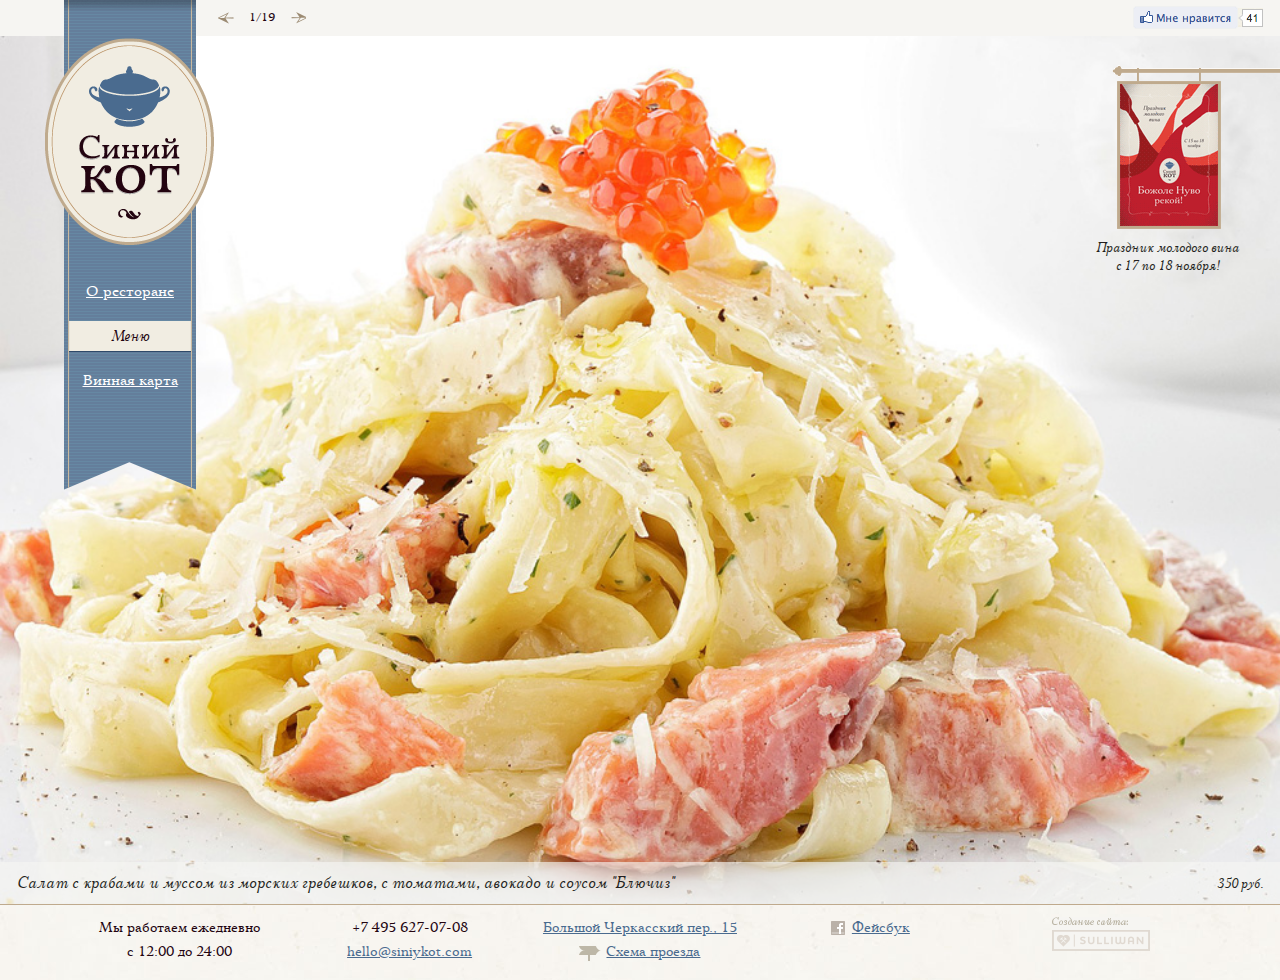
==== index.html @ 21ff3f3d "add home template" ====
<!DOCTYPE html>
<!--[if lt IE 7]>      <html class="no-js lt-ie9 lt-ie8 lt-ie7"> <![endif]-->
<!--[if IE 7]>         <html class="no-js lt-ie9 lt-ie8"> <![endif]-->
<!--[if IE 8]>         <html class="no-js lt-ie9"> <![endif]-->
<!--[if gt IE 8]><!--> <html class="no-js"> <!--<![endif]-->
<head>
	<meta charset="utf-8">
	<meta http-equiv="X-UA-Compatible" content="IE=edge,chrome=1">
	<title>Blue Cat.Home</title>
	<meta name="description" content="">
	<link rel="stylesheet" href="css/normalize.css">
	<link rel="stylesheet" href="css/css.css">
	<link rel="stylesheet" href="css/fonts.css">
	<link rel="stylesheet" href="css/ui.css">
</head>
<body>
	<div class="header">
		<div class="header__content">
			<div class="ui-aside-nav">
				<div class="ui-aside-nav__shadow"></div>
				<a href="#" class="ui-full-logo ir">Синий Кот</a>
				<ul class="ui-aside-nav__menu">
					<li><a href="#">О ресторане</a></li>
					<li class="active"><span>Меню</span></li>
					<li><a href="#">Винная карта</a></li>
				</ul>
				<div class="ui-aside-nav__bottom-bg"></div>
			</div>
			<div class="ui-lister">
				<a href="#" class="ui-sl-arrow"></a>
				<a href="#" class="ui-sr-arrow"></a>
				<span class="ui-lister__count">1/19</span>
			</div>
			<div class="header__i-like">
				<img src="i/tmp/tmp-i-like.png" alt="">
			</div>
		</div>
	</div>
	<div class="container-slider">
		<div class="container-slider__img-container">
			<img class="container-slider__img-slider" src="i/img-slider.jpg" alt="">
			<div class="ui-caption-img">
				<p class="ui-caption-img__title">
					Салат с крабами и муссом из морских гребешков, с томатами, авокадо и соусом "Блючиз"
				</p>
				<p class="ui-caption-img__cost">350 руб.</p>
			</div>
		</div>
		<div class="banner">
			<div class="ui-banner-flag">
				<a href="#"><img src="i/tmp/banner-img.png" alt=""></a>
			</div>
			<p class="banner__desc">
				Праздник молодого вина
				с 17 по 18 ноября!
			</p>
		</div>
	</div>
	<div class="footer footer_col5">
		<div class="footer__content">
			<div class="footer__col footer__col_col-1">
				Мы работаем ежедневно <br>
				с 12:00 до 24:00
			</div>
			<div class="footer__col footer__col_col-2">
				+7 495 627-07-08
				<a href="mailto:hello@siniykot.com">hello@siniykot.com</a>
			</div>
			<div class="footer__col footer__col_col-3">
				<a href="#">Большой Черкасский пер., 15</a><br>
				<a class="ui-ico-map" href="#">Cхема проезда</a>
			</div>
			<div class="footer__col footer__col_col-4">
				<a class="ui-ico-facebook" href="#">Фейсбук</a><br>
			</div>
			<div class="footer__col footer__col_col-5">
				<a href="#"><img src="i/creator.png" alt=""></a>
			</div>
		</div>
	</div>
</body>
</html>
---- css/css.css ----
body {
	background: #f6f5f2 url("../i/dirt.jpg");
	color: #230410;
	font-size: 16px;
	min-width: 980px;
	}

a {
	color: #4a6b8f;
	}

h1 {
	font-size: 32px;
	font-weight: normal;
	margin: 10px 0 20px 0;
	}

.global-container {
	margin: 0 5%;
	padding: 0 0 84px 0;
	}

.sidebar {
	float: left;
	width: 20%;
	}

	.sidebar .ui-aside-nav {
		margin-bottom: 28px;
		}

	.sidebar .ui-full-logo {
		margin-top: 20px;
		}

	.sidebar__address {
		width: 132px;
		padding: 20px 0 0 0;
		font-size: 12px;
		text-align: center;
		}

		.sidebar__address p {
			margin-bottom: 5px;
			}

	.sidebar__street {
		font-family: bingleyitalic;
		font-size: 14px;
		}

	.sidebar__phone {
		margin-top: 15px;
		}

	.sidebar__location-map-link {
		color: #a29675;
		font-family: bingleyitalic;
		font-size: 14px;
		}

.content-layout {
	padding: 17px 0 0 0;
	margin-left: 20%;
	}

.content {
	margin: 0 0 0 0;
	}

	.content__big-image {
		border: solid 3px #bfaa8d;
		width: 100%;
		}

.content__aside {
	float: left;
	width: 177px;
	margin-top: 21px;
	text-align: center;
	}

	.content__aside .ui-scroll {
		margin: 50px 0 0 0;
		}

.content__text {
	margin: 20px 0 0 210px;
	}


	.content__text .ui-notice {
		text-align: right;
		margin: 5px 5px 0 0;
		}

	.content__text_fullsize {
		margin: 20px 0 0 0;
		}

.person__whois {
	margin: 10px 0 0 0;
	text-align: center;
	}

	.person__position {
		font-family: bingleyitalic;
		font-size: 16px;
		}

	.person__name {
		font-size: 18px;
		}

	.content__text_textpage p {
		margin-bottom: 25px;
		}


.footer {
	border-top: solid 1px #bfaa8d;
	padding: 12px 0 15px 0;
	font-size: 14px;
	}

	.footer__content {
		margin: 0 5%;
		min-width: 980px;
		overflow: hidden;
		}

	.footer_col3 .footer__col {
		float: left;
		width: 33%;
		}

	.footer_col5 .footer__col {
		width: 20%;
		float: left;
		text-align: center;
		line-height: 1.7;
		}

	.footer_col3 .footer__col_col-2 {
		text-align: center;
		}

	.footer_col3 .footer__col_col-3 {
		text-align: right;
		}


.menu-block {
	border-bottom: solid 2px #BFAA8D;
	padding-bottom: 1px;
	}

	.menu-wrap {
		padding-bottom: 8px;
		border-bottom: solid 1px #BFAA8D;
		}

.menu-list {
	text-align: justify;
	font-size: 0;
	}

	.menu-list li {
		font-size: 16px;
		display: inline-block;
		margin-right: 10px;
		margin-bottom: 10px;
		}

		.menu-list a {
			color: #231f20;
			}

.menu-items {
	margin: 31px 47px 0 20px;
	}

	.menu-items__item {
		float: left;
		width: 90%;
		}

		.menu-items li {
			overflow: hidden;
			margin-top: 48px;
			}

		.menu-items li:first-child {
			margin-top: 0;
			}

		.menu-items__title {
			color: #434242;
			margin-bottom: 3px;
			font-size: 16px;
			font-weight: normal;
			}

		.menu-items__description {
			font-family: bingleyitalic;
			color: #655641;
			font-size: 14px;
			}

	.menu-items__cost {
		width: 10%;
		float: right;
		text-align: right;
		color: #4a6b8f;
		}


.incut-content {
	border-bottom: solid 1px #bfaa8d;
	padding: 0 17px 18px 17px;
	}

.nothing-found-block {
	overflow: hidden;
	}

	.nothing-found-block__description {
		font: normal 25px bingleyitalic;
		color: #383530;
		padding-top: 15px;
		margin-left: 340px;
		}

		.nothing-found-block__description p {
			margin-bottom: 25px;
			}

	.nothing-found-block__headline {		
		text-align: center;
		width: 280px;
		float: left;
		margin-right: 60px;
		color: #3b3b3b;
		}

		.nothing-found-block__headline h2 {
			font: normal 182px bingleyitalic;
			margin: -35px 0 -40px 0;
			}


		.nothing-found-block__headline span {
			font-size: 21px;
			letter-spacing: 24px;
			margin-right: -24px;
			text-transform: uppercase;
			}

.nothing-found-footer {
	margin: 20px 0 0 0;
	padding: 10px 0;
	border-top: solid 1px #bfaa8d;
	border-bottom: solid 1px #bfaa8d;
	overflow: hidden;
	}

	.nothing-found-footer__email {
		float: left;
		}

	.nothing-found-footer__phone {
		float: right;
		}

.contacts-block {
	height: 326px;
	background: url(../i/map.png) 100% 0 no-repeat;
	padding: 40px 0 0 17px;
	margin-bottom: 13px;
	border-bottom: solid 1px #bfaa8d;
	font-size: 14px;

	}

	.contacts-block p {
		margin-bottom: 30px;
		}

.cat-path {
	margin-top: 70px;
	height: 76px;
	background: url(../i/cat-path.png) repeat-x;
	}


.header {
	background: #f6f5f2;
	}

	.header .ui-aside-nav {
		position: absolute; left: 0; z-index: 2;
		}

	.header .ui-lister {
		position: absolute; left: 154px; top: 12px;
		}

	.header__content {
		position: relative;
		margin: 0 17px 0 5%;
		min-width: 980px;
		height: 36px;
		}

	.header__i-like {
		margin-top: 6px;
		float: right;
		}

.container-slider {
	position: relative;
	}

	.container-slider__img-container {
		position: relative;
		}

		.container-slider__img-container .ui-caption-img {
			position: absolute; bottom: 0; width: 100%;
			}

	.container-slider .banner {
		position: absolute; top: 29px; right: 0;
		}

		.container-slider .banner__desc {
			margin: 10px 0 0 -20px;
			width: 150px;
			color: #231f20;
			font: 14px bingleyitalic;
			text-align: center;
			} 

	.container-slider__img-slider {
		width: 100%;
		height: auto;
		display: block;
		}

/*HELPERS*/
.ir {
		background-color: transparent;
		border: 0;
		overflow: hidden;
		/* IE 6/7 fallback */
		*text-indent: -9999px;
}

.ir:before {
		content: "";
		display: block;
		width: 0;
		height: 100%;
}

.hidden {
		display: none !important;
		visibility: hidden;
}

.invisible {
		visibility: hidden;
}

/*
 * Clearfix: contain floats
 *
 * For modern browsers
 * 1. The space content is one way to avoid an Opera bug when the
 *    `contenteditable` attribute is included anywhere else in the document.
 *    Otherwise it causes space to appear at the top and bottom of elements
 *    that receive the `clearfix` class.
 * 2. The use of `table` rather than `block` is only necessary if using
 *    `:before` to contain the top-margins of child elements.
 */

.clearfix:before,
.clearfix:after {
		content: " "; /* 1 */
		display: table; /* 2 */
}

.clearfix:after {
		clear: both;
}

/*
 * For IE 6/7 only
 * Include this rule to trigger hasLayout and contain floats.
 */

.clearfix {
		*zoom: 1;
}
---- css/fonts.css ----
@font-face {
    font-family: 'bingleyitalic';
    src: url('../fonts/bingley-italic-webfont.eot');
    src: url('../fonts/bingley-italic-webfont.eot?#iefix') format('embedded-opentype'),
         url('../fonts/bingley-italic-webfont.woff') format('woff'),
         url('../fonts/bingley-italic-webfont.ttf') format('truetype');
    font-weight: normal;
    font-style: normal;

}

@font-face {
    font-family: 'bingleyregular';
    src: url('../fonts/bingley-webfont.eot');
    src: url('../fonts/bingley-webfont.eot?#iefix') format('embedded-opentype'),
         url('../fonts/bingley-webfont.woff') format('woff'),
         url('../fonts/bingley-webfont.ttf') format('truetype');
    font-weight: normal;
    font-style: normal;

}
---- css/ui.css ----
.tmp-box {
	border: dashed 1px #eee;
	padding: 5px;
	margin: 5px;
	display: inline-block;
	vertical-align: top;
	}

.ui-aside-nav {
	position: relative;
	width: 132px;
	padding: 38px 0 52px 0;
	background: url(../i/aside-nav-bg.png) repeat-y 0 0;
	}

	.ui-aside-nav__shadow {
		position: absolute; top: 0; left: 0; 
		width: 100%; height: 17px;
		background: url('../i/ui-aside-nav__shadow.png') 0 0 no-repeat;
		}

	.ui-aside-nav__bottom-bg {
		position: absolute; bottom: -28px;
		width: 132px;height: 28px;
		background: url(../i/aside-nav-bg-bottom.png) no-repeat 0 0;
		}

	.ui-aside-nav__menu {
		margin: 32px 5px 0 5px;
		}

		.ui-aside-nav__menu li {
			margin: 0 0 15px 0;
			}

			.ui-aside-nav__menu li a,
			.ui-aside-nav__menu li span {
				display: block;
				text-align: center;
				color: #fff;
				padding: 5px 0;
				font-size: 15px;
				}

				.ui-aside-nav__menu li:hover {
					border-bottom: solid 1px #2e4969;
					margin-bottom: 14px;
					}

					.ui-aside-nav__menu li:hover a {
						background: #f1ede2;
						color: #647e9b;
						border-left: solid 1px #e6e4db;
						border-right: solid 1px #e6e4db;
						}

				.ui-aside-nav__menu .active {
					border-bottom: solid 1px #2e4969;
					margin-bottom: 14px;
					}

				.ui-aside-nav__menu .active span {
					border-left: solid 1px #e6e4db;
					border-right: solid 1px #e6e4db;
					background: #f1ede2;
					color: #230410;
					font-family: bingleyitalic;
					font-size: 16px;
					}

	.ui-aside-nav .ui-full-logo {
		margin: 0 0 0 -19px;
		}

.ui-full-logo {
	display: block;
	width: 169px; height: 207px;
	background: url(../i/full-logo.png) no-repeat 0 0;
	}

.ui-banner-flag {
	width: 168px; height: 164px;
	background: url(../i/flag-banner.png) 0 0 no-repeat;
	}

	.ui-banner-flag img {
		position: relative; left: 8px; top: 19px;
		}

.ui-lister {
	width: 88px;
	text-align: center;
	font-size: 12px;
	line-height: 12px;
	}

	.ui-lister .ui-sl-arrow {
		float: left;
		}

	.ui-lister .ui-sr-arrow {
		float: right;
		}

.ui-sl-arrow,
.ui-sr-arrow {
	display: inline-block;
	width: 16px; height: 12px;
	}

	.ui-sl-arrow {
		background: url(../i/ui-sl-arrow.png) 0 0 no-repeat;
		}
	
	.ui-sr-arrow {
		background: url(../i/ui-sr-arrow.png) 0 0 no-repeat;
		}

.ui-caption-img {
	-webkit-box-sizing: border-box;
	-moz-box-sizing: border-box;
	box-sizing: border-box;
	padding: 10px 17px;
	background: url(../i/overlay-caption-bg.png);
	overflow: hidden;
	font: 17px bingleyitalic;
	color: #231f20;
	}

	.ui-caption-img__title {
		float: left;
		width: 90%;
		}

	.ui-caption-img__cost {	
		float: right;
		width: 10%;
		padding-top: 5px;
		text-align: right;
		font-size: 14px;
		line-height: 1;
		}

.ui-ico-map {
	padding-left: 27px;
	background: url(../i/ui-ico-map.png) 0 3px no-repeat;
	}

	.ui-ico-map_top-centered {
		padding: 25px 0 0 0;
		display: inline-block;
		background: url(../i/ui-ico-map.png) 50% 0 no-repeat;
		}

.ui-ico-facebook {
	padding-left: 21px;
	background: url(../i/ui-ico-facebook.png) 0 2px no-repeat;
	}

.ui-elem-menu {
	position: relative;
	display: inline-block;
	height: 38px;
	line-height: 38px;
	background: url(../i/menu-li-bg.png) 100% 0 no-repeat;	
	}

	.ui-elem-menu span {
		position: relative; left: -10px;
		background: url(../i/menu-li-bg.png) 0 0 no-repeat;
		color: #4a6b8f;
		font-family: bingleyitalic;
		font-size: 16px;
		padding: 0 6px 0 16px;
		display: inline-block;
		}


.ui-scroll {
	position: relative;
	display: inline-block;
	overflow: hidden;
	width: 91px; height: 70px;
	background: url('../i/ui-scroll.png') 0 0 no-repeat;
	text-align: center;
	}

	.ui-scroll a {
		position: relative; top: 17px;
		display: inline-block;
		color: #5b5b5b;
		text-decoration: none;
		font-size: 14px;
		line-height: 1.2;
		}

		.ui-scroll a span {
			border-bottom: dashed 1px #5b5b5b;
			}

.ui-photo {
	display: inline-block;
	text-align: left;
	background: url(../i/ui-photo.png) 0 0 no-repeat;
	width: 131px; height: 204px;
	}

	.ui-photo img {
		position: relative; top: 29px; left: 3px;
		}

.ui-bordered-headline {
	padding-top: 1px;
	border-top: solid 2px #bfaa8d;
	border-bottom: solid 1px #bfaa8d;
	font-size: 32px;
	}

	.ui-bordered-headline span {
		display: block;
		border-top: solid 1px #bfaa8d;
		padding: 15px 17px;
		}

	.ui-bordered-headline_menu {
		text-transform: uppercase;
		letter-spacing: 16px;
		text-align: center;
		font-size: 25px;
		}

.ui-notice {
	font-size: 11px;
	color: #b1b1b1;
	}
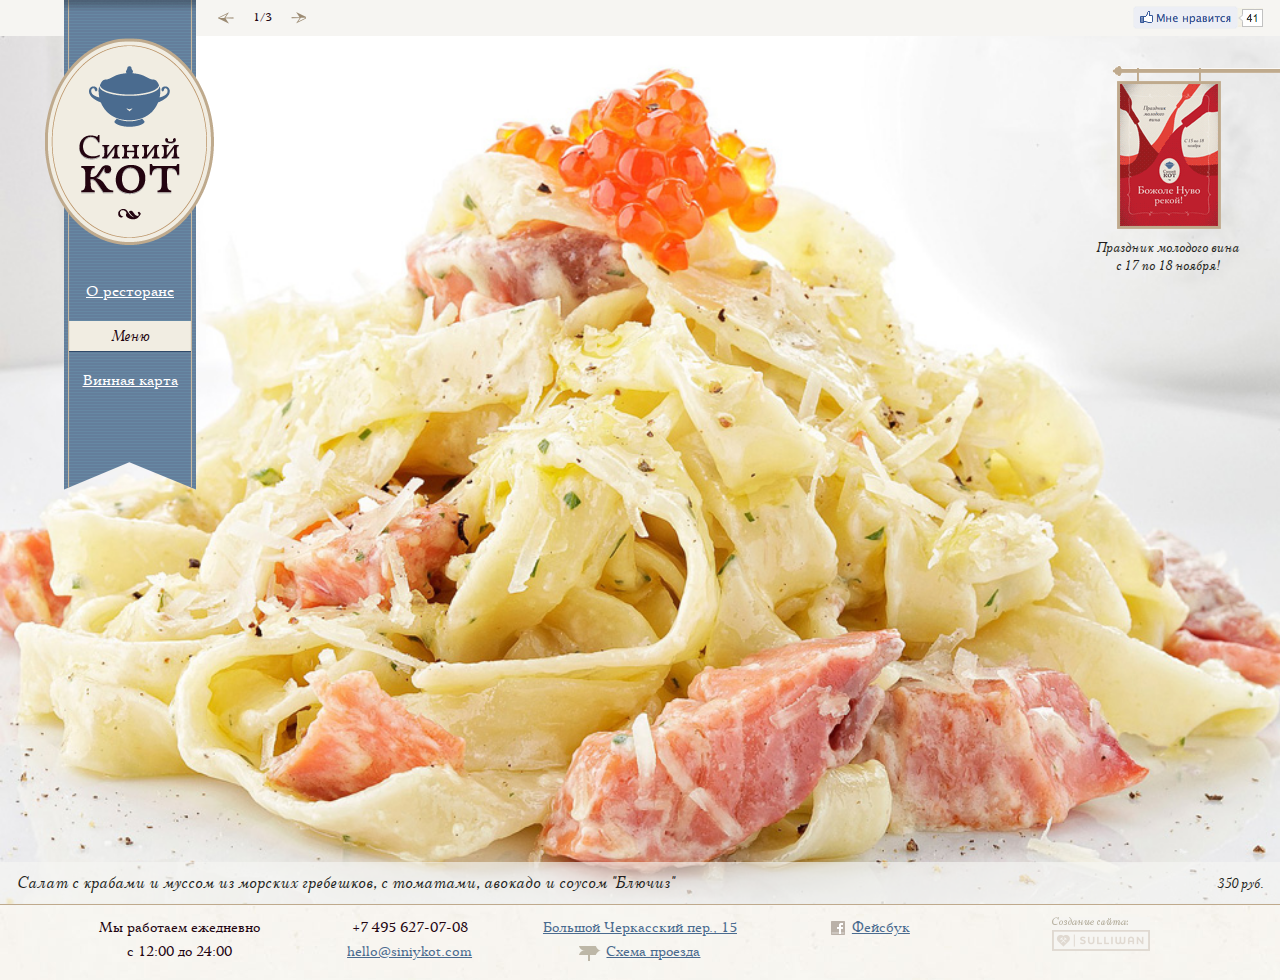
==== commit c31f606c: "add lister" ====
--- a/index.html
+++ b/index.html
@@ -8,6 +8,8 @@
 	<meta http-equiv="X-UA-Compatible" content="IE=edge,chrome=1">
 	<title>Blue Cat.Home</title>
 	<meta name="description" content="">
+	<script src="http://ajax.googleapis.com/ajax/libs/jquery/1.8.3/jquery.min.js"></script>
+	<script src="js/js.js"></script>
 	<link rel="stylesheet" href="css/normalize.css">
 	<link rel="stylesheet" href="css/css.css">
 	<link rel="stylesheet" href="css/fonts.css">
@@ -38,12 +40,32 @@
 	</div>
 	<div class="container-slider">
 		<div class="container-slider__img-container">
-			<img class="container-slider__img-slider" src="i/img-slider.jpg" alt="">
-			<div class="ui-caption-img">
-				<p class="ui-caption-img__title">
-					Салат с крабами и муссом из морских гребешков, с томатами, авокадо и соусом "Блючиз"
-				</p>
-				<p class="ui-caption-img__cost">350 руб.</p>
+			<div class="container-slider__slide showed">
+				<img class="container-slider__img-slider" src="i/img-slider.jpg" alt="">
+				<div class="ui-caption-img">
+					<p class="ui-caption-img__title">
+						Салат с крабами и муссом из морских гребешков, с томатами, авокадо и соусом "Блючиз"
+					</p>
+					<p class="ui-caption-img__cost">350 руб.</p>
+				</div>
+			</div>
+			<div class="container-slider__slide">
+				<img class="container-slider__img-slider" src="i/img-slider2.jpg" alt="">
+				<div class="ui-caption-img">
+					<p class="ui-caption-img__title">
+						Салат с крабами и муссом из морских гребешков, с томатами, авокадо и соусом "Блючиз"
+					</p>
+					<p class="ui-caption-img__cost">350 руб.</p>
+				</div>
+			</div>
+			<div class="container-slider__slide">
+				<img class="container-slider__img-slider" src="i/img-slider3.jpg" alt="">
+				<div class="ui-caption-img">
+					<p class="ui-caption-img__title">
+						Салат с крабами и муссом из морских гребешков, с томатами, авокадо и соусом "Блючиз"
+					</p>
+					<p class="ui-caption-img__cost">350 руб.</p>
+				</div>
 			</div>
 		</div>
 		<div class="banner">
--- a/css/css.css
+++ b/css/css.css
@@ -321,6 +321,11 @@
 	position: relative;
 	}
 
+	.container-slider__slide {
+		position: relative;
+		display: none;
+		}
+
 	.container-slider__img-container {
 		position: relative;
 		}
@@ -366,6 +371,12 @@
 .hidden {
 		display: none !important;
 		visibility: hidden;
+}
+
+
+.showed {
+		display: block !important;
+		visibility: visible;
 }
 
 .invisible {
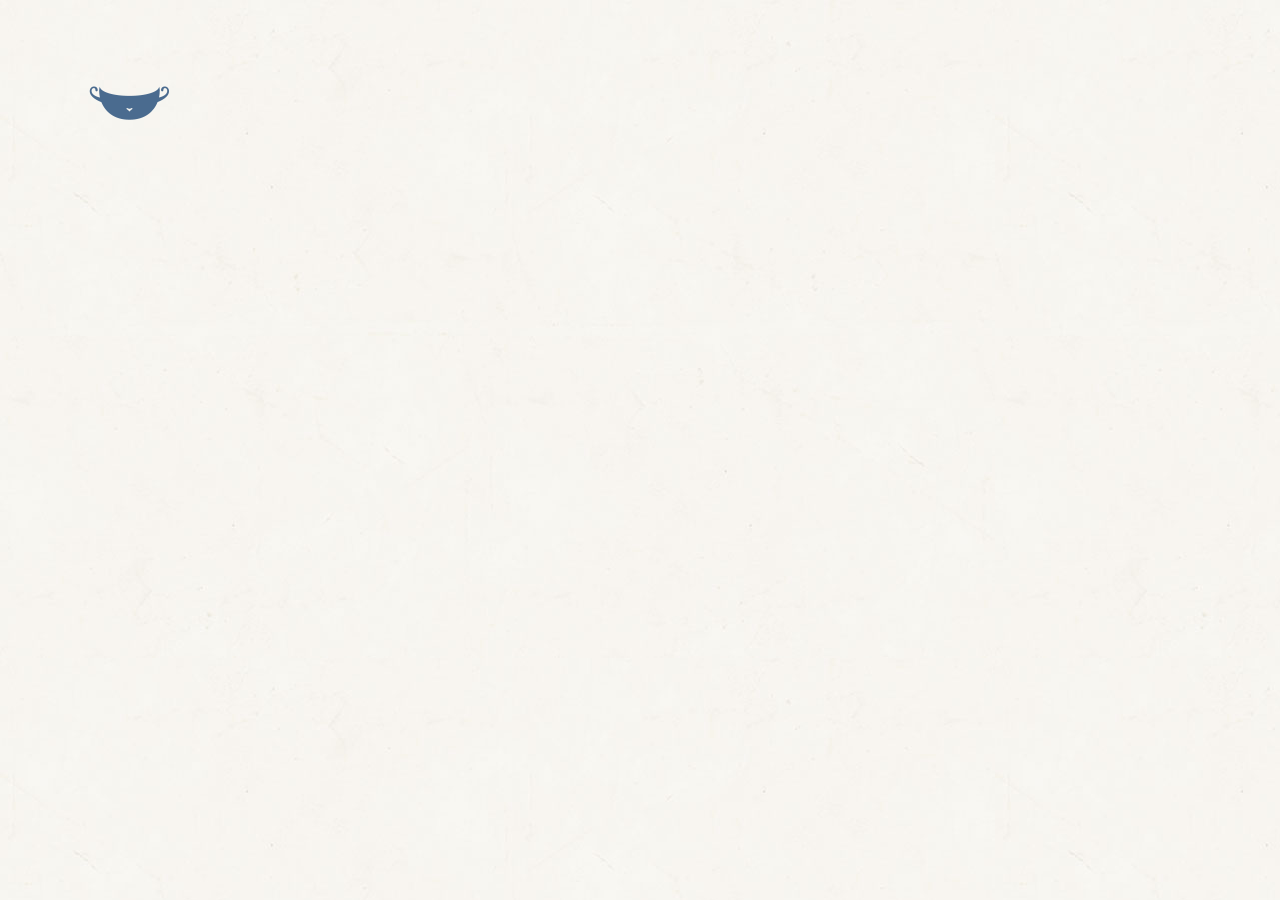
==== commit 2f63a172: "release" ====
--- a/index.html
+++ b/index.html
@@ -10,6 +10,19 @@
 	<meta name="description" content="">
 	<script src="http://ajax.googleapis.com/ajax/libs/jquery/1.8.3/jquery.min.js"></script>
 	<script src="js/js.js"></script>
+	<script>
+		jQuery(document).ready(function($) {
+			function loader () {
+				$('.header, .container-slider, .footer').wrapAll('<div id="showMeNow"></div>');
+				$('body').prepend('<div class="ui-loader-img"></div>')
+				$('#showMeNow').hide().delay(1000).fadeIn('slow', function() {
+					$('.header, .container-slider, .footer').unwrap();
+					$('.ui-loader-img').fadeOut();
+				});
+			}
+			loader();
+		});
+	</script>
 	<link rel="stylesheet" href="css/normalize.css">
 	<link rel="stylesheet" href="css/css.css">
 	<link rel="stylesheet" href="css/fonts.css">
--- a/css/css.css
+++ b/css/css.css
@@ -350,6 +350,42 @@
 		width: 100%;
 		height: auto;
 		display: block;
+		}
+
+.ui-loader-img {
+	position: absolute; left: 5%; top: 86px; z-index: 10;
+	margin-left: 25px;
+	width: 80px; height: 34px;
+	background: url(../i/ui-loader-img.png) 0 0 no-repeat;
+	}
+
+
+.popup {
+	position: relative;
+	-webkit-box-sizing: border-box;
+	-moz-box-sizing: border-box;
+	box-sizing: border-box;
+	position: fixed; top:50%; left: 50%; margin-top: -330px; margin-left: -267px;
+	width: 533px; height: 660px;
+	background: url(../i/popUp.png) 0 0 no-repeat;
+	font-size: 14px;
+	display: none;
+	}
+
+	.popup_close {
+		position: absolute; right: 56px; top: 41px;
+		width: 24px; height: 24px;
+		background: url(../i/close.png) 0 0 no-repeat;
+		}
+
+	.popup_content {
+		margin: 65px 80px;
+		height: 490px;
+		overflow: auto;
+		}
+
+	.popup p {
+		margin-bottom: 10px;
 		}
 
 /*HELPERS*/
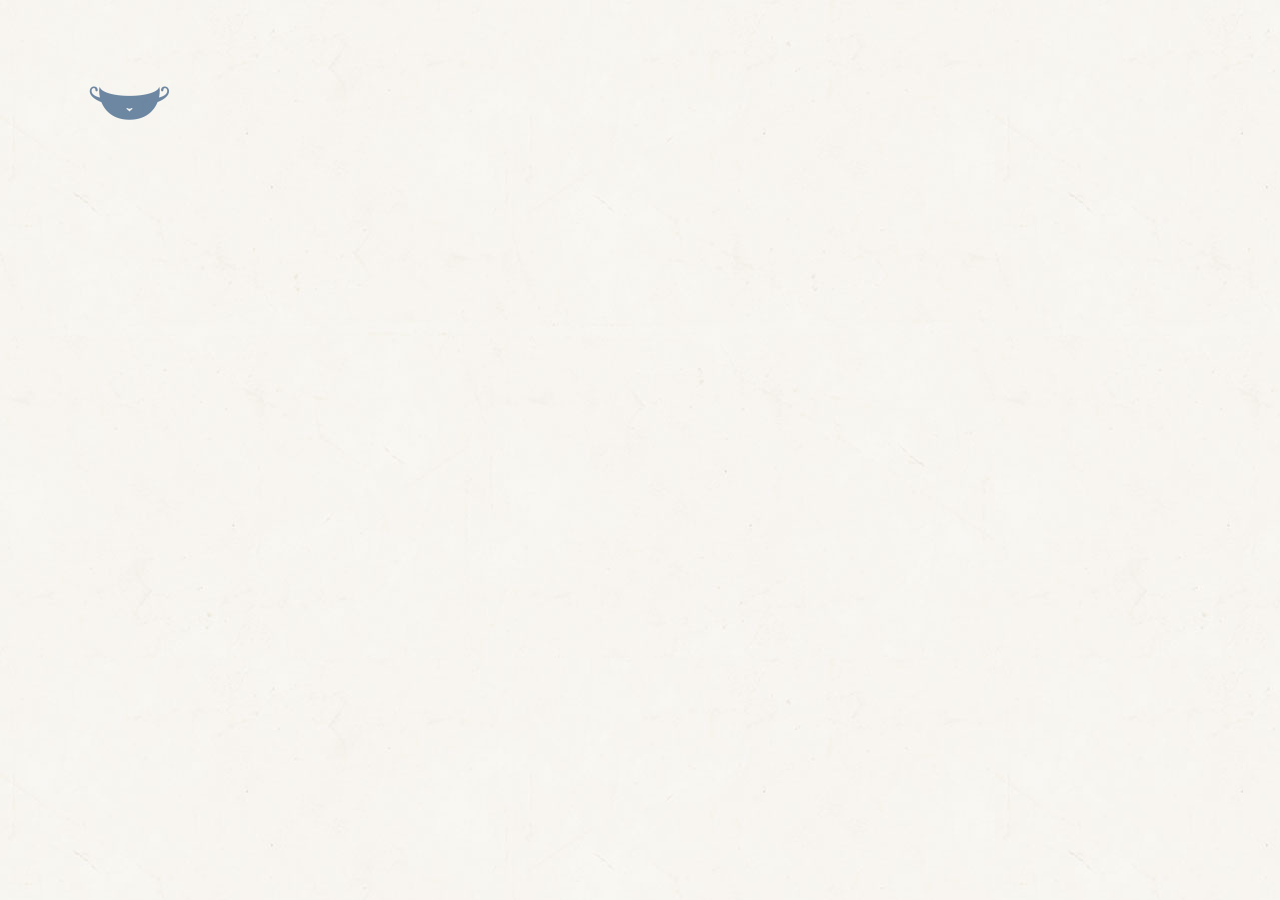
==== commit 419a721b: "18 дек [Меню] http://joxi.ru/hQz8Y8v - оказывается меню состоит из 2 строчек, тоесть нужно реально 2" ====
--- a/index.html
+++ b/index.html
@@ -11,17 +11,19 @@
 	<script src="http://ajax.googleapis.com/ajax/libs/jquery/1.8.3/jquery.min.js"></script>
 	<script src="js/js.js"></script>
 	<script>
-		jQuery(document).ready(function($) {
-			function loader () {
-				$('.header, .container-slider, .footer').wrapAll('<div id="showMeNow"></div>');
-				$('body').prepend('<div class="ui-loader-img"></div>')
-				$('#showMeNow').hide().delay(1000).fadeIn('slow', function() {
+		$(window).load(function() {
+				$('#showMeNow').delay(1000).fadeIn('slow', function() {
 					$('.header, .container-slider, .footer').unwrap();
 					$('.ui-loader-img').fadeOut();
-				});
-			}
-			loader();
+					})
 		});
+
+		jQuery(document).ready(function($) {
+			$('.header, .container-slider, .footer').wrapAll('<div id="showMeNow"></div>');
+			$('body').prepend('<div class="ui-loader-img"></div>');
+			$('.ui-loader-img').fadeIn(1000);
+		});
+		
 	</script>
 	<link rel="stylesheet" href="css/normalize.css">
 	<link rel="stylesheet" href="css/css.css">
@@ -29,6 +31,16 @@
 	<link rel="stylesheet" href="css/ui.css">
 </head>
 <body>
+
+<div id="fb-root"></div>
+<script>(function(d, s, id) {
+  var js, fjs = d.getElementsByTagName(s)[0];
+  if (d.getElementById(id)) return;
+  js = d.createElement(s); js.id = id;
+  js.src = "//connect.facebook.net/ru_RU/all.js#xfbml=1&appId=101464506623970";
+  fjs.parentNode.insertBefore(js, fjs);
+}(document, 'script', 'facebook-jssdk'));</script>
+
 	<div class="header">
 		<div class="header__content">
 			<div class="ui-aside-nav">
@@ -47,14 +59,15 @@
 				<span class="ui-lister__count">1/19</span>
 			</div>
 			<div class="header__i-like">
-				<img src="i/tmp/tmp-i-like.png" alt="">
+				<div class="fb-like" data-href="http://markuper.com" data-send="false" data-layout="button_count" data-width="450" data-show-faces="true" data-font="arial"></div>
 			</div>
 		</div>
 	</div>
 	<div class="container-slider">
 		<div class="container-slider__img-container">
 			<div class="container-slider__slide showed">
-				<img class="container-slider__img-slider" src="i/img-slider.jpg" alt="">
+				<!-- <img class="container-slider__img-slider" src="i/img-slider.jpg" alt=""> -->
+				<img class="container-slider__img-slider" src="http://gurman-nk.ru/wp-content/uploads/2012/11/plate-of-food1.jpg" alt="">
 				<div class="ui-caption-img">
 					<p class="ui-caption-img__title">
 						Салат с крабами и муссом из морских гребешков, с томатами, авокадо и соусом "Блючиз"
@@ -91,14 +104,14 @@
 			</p>
 		</div>
 	</div>
-	<div class="footer footer_col5">
+	<div class="footer footer_home footer_col5">
 		<div class="footer__content">
 			<div class="footer__col footer__col_col-1">
 				Мы работаем ежедневно <br>
 				с 12:00 до 24:00
 			</div>
 			<div class="footer__col footer__col_col-2">
-				+7 495 627-07-08
+				+7 495 627-07-08<br>
 				<a href="mailto:hello@siniykot.com">hello@siniykot.com</a>
 			</div>
 			<div class="footer__col footer__col_col-3">
--- a/css/css.css
+++ b/css/css.css
@@ -1,23 +1,33 @@
+html {
+	height: 100%;
+	}
+
 body {
 	background: #f6f5f2 url("../i/dirt.jpg");
 	color: #230410;
 	font-size: 16px;
 	min-width: 980px;
+	min-height:100%;
 	}
 
 a {
 	color: #4a6b8f;
 	}
+
+	a:hover {
+		color: #230410;
+		}
 
 h1 {
 	font-size: 32px;
 	font-weight: normal;
-	margin: 10px 0 20px 0;
+	margin: 22px 0 19px 0;
 	}
 
 .global-container {
-	margin: 0 5%;
-	padding: 0 0 84px 0;
+	margin: 0 auto;
+	padding: 0 53px 84px 52px;
+	max-width:1200px;
 	}
 
 .sidebar {
@@ -41,7 +51,7 @@
 		}
 
 		.sidebar__address p {
-			margin-bottom: 5px;
+			margin-bottom: 3px;
 			}
 
 	.sidebar__street {
@@ -50,7 +60,7 @@
 		}
 
 	.sidebar__phone {
-		margin-top: 15px;
+		margin-top: 10px;
 		}
 
 	.sidebar__location-map-link {
@@ -60,7 +70,7 @@
 		}
 
 .content-layout {
-	padding: 17px 0 0 0;
+	margin: 17px 0 0 0;
 	margin-left: 20%;
 	}
 
@@ -71,6 +81,8 @@
 	.content__big-image {
 		border: solid 3px #bfaa8d;
 		width: 100%;
+		max-width:700px;
+		display: block;
 		}
 
 .content__aside {
@@ -85,7 +97,7 @@
 		}
 
 .content__text {
-	margin: 20px 0 0 210px;
+	margin: 27px 0 0 210px;
 	}
 
 
@@ -95,7 +107,7 @@
 		}
 
 	.content__text_fullsize {
-		margin: 20px 0 0 0;
+		margin: 14px 0 0 0;
 		}
 
 .person__whois {
@@ -123,20 +135,25 @@
 	font-size: 14px;
 	}
 
+	.footer_home {
+		}
+
+	.footer__col {
+		float: left;
+		white-space: nowrap;
+		}
+
 	.footer__content {
 		margin: 0 5%;
-		min-width: 980px;
 		overflow: hidden;
 		}
 
 	.footer_col3 .footer__col {
-		float: left;
 		width: 33%;
 		}
 
 	.footer_col5 .footer__col {
 		width: 20%;
-		float: left;
 		text-align: center;
 		line-height: 1.7;
 		}
@@ -161,7 +178,6 @@
 		}
 
 .menu-list {
-	text-align: justify;
 	font-size: 0;
 	}
 
@@ -169,7 +185,8 @@
 		font-size: 16px;
 		display: inline-block;
 		margin-right: 10px;
-		margin-bottom: 10px;
+		height: 38px;
+		line-height: 38px;
 		}
 
 		.menu-list a {
@@ -177,7 +194,7 @@
 			}
 
 .menu-items {
-	margin: 31px 47px 0 20px;
+	margin: 20px 47px 0 20px;
 	}
 
 	.menu-items__item {
@@ -187,7 +204,7 @@
 
 		.menu-items li {
 			overflow: hidden;
-			margin-top: 48px;
+			margin-top: 45px;
 			}
 
 		.menu-items li:first-child {
@@ -196,7 +213,6 @@
 
 		.menu-items__title {
 			color: #434242;
-			margin-bottom: 3px;
 			font-size: 16px;
 			font-weight: normal;
 			}
@@ -217,18 +233,20 @@
 
 .incut-content {
 	border-bottom: solid 1px #bfaa8d;
-	padding: 0 17px 18px 17px;
+	padding: 0 17px 20px 17px;
+	line-height: 1.4;
 	}
 
 .nothing-found-block {
 	overflow: hidden;
+	margin-top: 20px;
 	}
 
 	.nothing-found-block__description {
 		font: normal 25px bingleyitalic;
 		color: #383530;
 		padding-top: 15px;
-		margin-left: 340px;
+		margin-left: 330px;
 		}
 
 		.nothing-found-block__description p {
@@ -239,7 +257,7 @@
 		text-align: center;
 		width: 280px;
 		float: left;
-		margin-right: 60px;
+		margin-left: -10px;
 		color: #3b3b3b;
 		}
 
@@ -258,7 +276,7 @@
 
 .nothing-found-footer {
 	margin: 20px 0 0 0;
-	padding: 10px 0;
+	padding: 13px 0 7px 0;
 	border-top: solid 1px #bfaa8d;
 	border-bottom: solid 1px #bfaa8d;
 	overflow: hidden;
@@ -295,6 +313,7 @@
 
 .header {
 	background: #f6f5f2;
+	border-bottom: solid 1px #bfaa8d;
 	}
 
 	.header .ui-aside-nav {
@@ -307,8 +326,8 @@
 
 	.header__content {
 		position: relative;
-		margin: 0 17px 0 5%;
-		min-width: 980px;
+		margin: 0 0 0 5%;
+		padding-right: 17px;
 		height: 36px;
 		}
 
@@ -319,11 +338,15 @@
 
 .container-slider {
 	position: relative;
+	overflow: hidden;
+	height: 675px;
 	}
 
 	.container-slider__slide {
-		position: relative;
+		position: absolute; top: 0; left: 0;
 		display: none;
+		width: 100%;
+		height: 675px;
 		}
 
 	.container-slider__img-container {
@@ -357,6 +380,7 @@
 	margin-left: 25px;
 	width: 80px; height: 34px;
 	background: url(../i/ui-loader-img.png) 0 0 no-repeat;
+	display: none;
 	}
 
 
@@ -368,7 +392,7 @@
 	position: fixed; top:50%; left: 50%; margin-top: -330px; margin-left: -267px;
 	width: 533px; height: 660px;
 	background: url(../i/popUp.png) 0 0 no-repeat;
-	font-size: 14px;
+	font-size: 13px;
 	display: none;
 	}
 
@@ -380,13 +404,17 @@
 
 	.popup_content {
 		margin: 65px 80px;
-		height: 490px;
+		height: 500px;
 		overflow: auto;
 		}
 
 	.popup p {
 		margin-bottom: 10px;
 		}
+
+#showMeNow {
+	display: none;
+	}
 
 /*HELPERS*/
 .ir {
--- a/css/ui.css
+++ b/css/ui.css
@@ -8,8 +8,11 @@
 
 .ui-aside-nav {
 	position: relative;
-	width: 132px;
-	padding: 38px 0 52px 0;
+	width: 132px; height: 429px;
+	-webkit-box-sizing: border-box;
+	-moz-box-sizing: border-box;
+	box-sizing: border-box;
+	padding: 38px 0 32px 0;
 	background: url(../i/aside-nav-bg.png) repeat-y 0 0;
 	}
 
@@ -26,11 +29,11 @@
 		}
 
 	.ui-aside-nav__menu {
-		margin: 32px 5px 0 5px;
+		margin: 31px 5px 0 5px;
 		}
 
 		.ui-aside-nav__menu li {
-			margin: 0 0 15px 0;
+			margin: 0 0 12px 0;
 			}
 
 			.ui-aside-nav__menu li a,
@@ -44,7 +47,7 @@
 
 				.ui-aside-nav__menu li:hover {
 					border-bottom: solid 1px #2e4969;
-					margin-bottom: 14px;
+					margin-bottom: 11px;
 					}
 
 					.ui-aside-nav__menu li:hover a {
@@ -56,7 +59,7 @@
 
 				.ui-aside-nav__menu .active {
 					border-bottom: solid 1px #2e4969;
-					margin-bottom: 14px;
+					margin-bottom: 11px;
 					}
 
 				.ui-aside-nav__menu .active span {
@@ -107,6 +110,10 @@
 	display: inline-block;
 	width: 16px; height: 12px;
 	}
+
+	.ui-sr-arrow {
+		width: 18px;
+		}
 
 	.ui-sl-arrow {
 		background: url(../i/ui-sl-arrow.png) 0 0 no-repeat;
@@ -214,12 +221,14 @@
 	border-top: solid 2px #bfaa8d;
 	border-bottom: solid 1px #bfaa8d;
 	font-size: 32px;
+	margin: 10px 0 14px 0;
 	}
 
 	.ui-bordered-headline span {
 		display: block;
 		border-top: solid 1px #bfaa8d;
-		padding: 15px 17px;
+		padding: 12px 15px 17px 15px;
+		line-height: 1;
 		}
 
 	.ui-bordered-headline_menu {
@@ -229,6 +238,17 @@
 		font-size: 25px;
 		}
 
+	.ui-bordered-headline_404 {
+		margin: 39px 0 14px 0;
+		}
+
+		.ui-bordered-headline_menu span {
+			display: block;
+			border-top: solid 1px #bfaa8d;
+			padding: 15px 17px;		
+			line-height: normal;	
+			}
+
 .ui-notice {
 	font-size: 11px;
 	color: #b1b1b1;
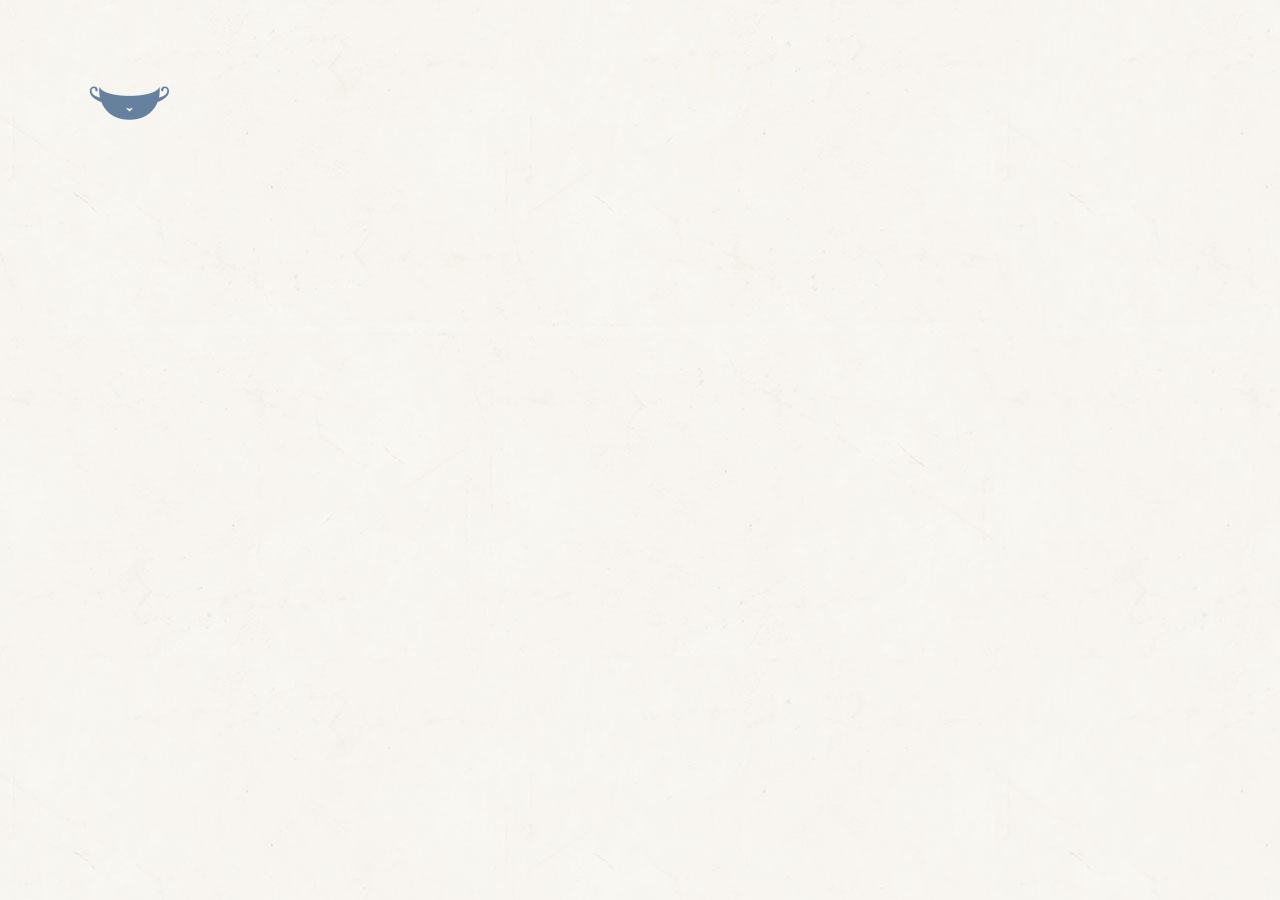
==== commit 40c3b7c6: "Footer in home page linked to bottom now" ====
--- a/index.html
+++ b/index.html
@@ -66,8 +66,8 @@
 	<div class="container-slider">
 		<div class="container-slider__img-container">
 			<div class="container-slider__slide showed">
-				<!-- <img class="container-slider__img-slider" src="i/img-slider.jpg" alt=""> -->
-				<img class="container-slider__img-slider" src="http://gurman-nk.ru/wp-content/uploads/2012/11/plate-of-food1.jpg" alt="">
+				<img class="container-slider__img-slider" src="i/img-slider.jpg" alt="">
+				<!-- <img class="container-slider__img-slider" src="http://gurman-nk.ru/wp-content/uploads/2012/11/plate-of-food1.jpg" alt=""> -->
 				<div class="ui-caption-img">
 					<p class="ui-caption-img__title">
 						Салат с крабами и муссом из морских гребешков, с томатами, авокадо и соусом "Блючиз"
--- a/css/css.css
+++ b/css/css.css
@@ -3,6 +3,7 @@
 	}
 
 body {
+	position: relative;
 	background: #f6f5f2 url("../i/dirt.jpg");
 	color: #230410;
 	font-size: 16px;
@@ -136,6 +137,10 @@
 	}
 
 	.footer_home {
+		position: absolute; width: 100%; bottom: 0;
+		-webkit-box-sizing: border-box;
+		-moz-box-sizing: border-box;
+		box-sizing: border-box;
 		}
 
 	.footer__col {
@@ -337,7 +342,7 @@
 		}
 
 .container-slider {
-	position: relative;
+	position: relative; bottom: 74px;
 	overflow: hidden;
 	height: 675px;
 	}
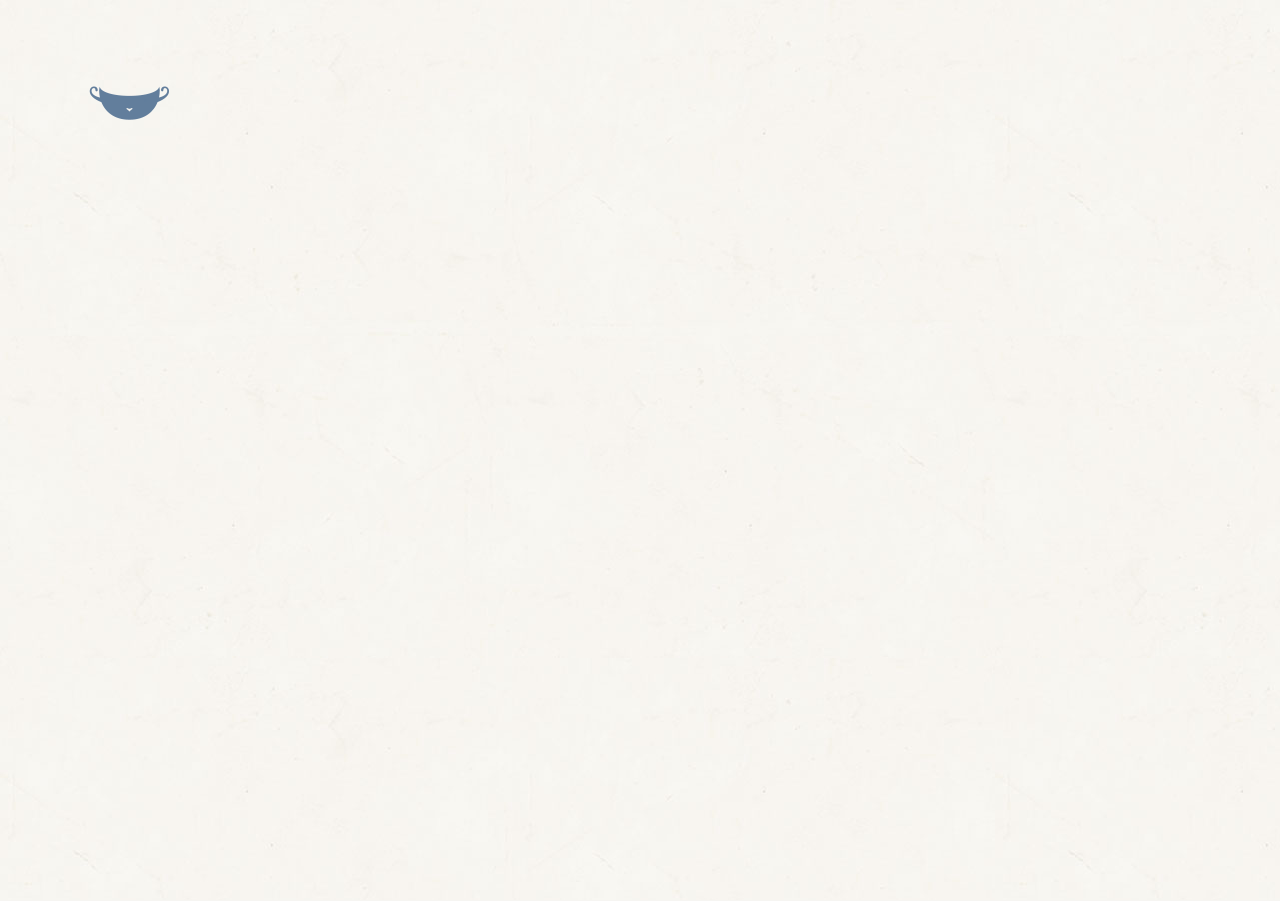
==== commit 3d8c08da: "auto resize slider" ====
--- a/index.html
+++ b/index.html
@@ -11,6 +11,19 @@
 	<script src="http://ajax.googleapis.com/ajax/libs/jquery/1.8.3/jquery.min.js"></script>
 	<script src="js/js.js"></script>
 	<script>
+
+	$(window).resize(function() {
+		var $windowHeight = $(window).height();
+		if ($windowHeight > 786) {
+			var $headerHeight = $('.header').height();
+			var $footerHeight = $('.footer').height();
+			var $slideHeight = $windowHeight - ($headerHeight+$footerHeight);
+			$('.container-slider, .container-slider__slide').height($slideHeight);
+		} else {
+			$('.container-slider, .container-slider__slide').height('675');
+		};
+	});
+
 		$(window).load(function() {
 				$('#showMeNow').delay(1000).fadeIn('slow', function() {
 					$('.header, .container-slider, .footer').unwrap();
@@ -31,7 +44,7 @@
 	<link rel="stylesheet" href="css/ui.css">
 </head>
 <body>
-
+<!-- 
 <div id="fb-root"></div>
 <script>(function(d, s, id) {
   var js, fjs = d.getElementsByTagName(s)[0];
@@ -41,7 +54,7 @@
   fjs.parentNode.insertBefore(js, fjs);
 }(document, 'script', 'facebook-jssdk'));</script>
 
-	<div class="header">
+ -->	<div class="header">
 		<div class="header__content">
 			<div class="ui-aside-nav">
 				<div class="ui-aside-nav__shadow"></div>
@@ -66,8 +79,9 @@
 	<div class="container-slider">
 		<div class="container-slider__img-container">
 			<div class="container-slider__slide showed">
-				<img class="container-slider__img-slider" src="i/img-slider.jpg" alt="">
-				<!-- <img class="container-slider__img-slider" src="http://gurman-nk.ru/wp-content/uploads/2012/11/plate-of-food1.jpg" alt=""> -->
+				<div class="container-slider__wrap-img">
+					<img class="container-slider__img-slider" src="i/img-slider.jpg" alt="">
+				</div>
 				<div class="ui-caption-img">
 					<p class="ui-caption-img__title">
 						Салат с крабами и муссом из морских гребешков, с томатами, авокадо и соусом "Блючиз"
@@ -76,7 +90,9 @@
 				</div>
 			</div>
 			<div class="container-slider__slide">
-				<img class="container-slider__img-slider" src="i/img-slider2.jpg" alt="">
+				<div class="container-slider__wrap-img">
+					<img class="container-slider__img-slider" src="i/img-slider2.jpg" alt="">
+				</div>
 				<div class="ui-caption-img">
 					<p class="ui-caption-img__title">
 						Салат с крабами и муссом из морских гребешков, с томатами, авокадо и соусом "Блючиз"
@@ -85,7 +101,9 @@
 				</div>
 			</div>
 			<div class="container-slider__slide">
-				<img class="container-slider__img-slider" src="i/img-slider3.jpg" alt="">
+				<div class="container-slider__wrap-img">
+					<img class="container-slider__img-slider" src="i/img-slider3.jpg" alt="">
+				</div>
 				<div class="ui-caption-img">
 					<p class="ui-caption-img__title">
 						Салат с крабами и муссом из морских гребешков, с томатами, авокадо и соусом "Блючиз"
--- a/css/css.css
+++ b/css/css.css
@@ -9,6 +9,7 @@
 	font-size: 16px;
 	min-width: 980px;
 	min-height:100%;
+	border-bottom: solid 1px #F6F5F2;
 	}
 
 a {
@@ -342,8 +343,8 @@
 		}
 
 .container-slider {
-	position: relative; bottom: 74px;
-	overflow: hidden;
+	position: relative;
+	margin-bottom: 74px;
 	height: 675px;
 	}
 
@@ -351,8 +352,12 @@
 		position: absolute; top: 0; left: 0;
 		display: none;
 		width: 100%;
-		height: 675px;
-		}
+		}
+
+		.container-slider__wrap-img {
+			overflow: hidden;
+			height: 675px;	
+			}
 
 	.container-slider__img-container {
 		position: relative;
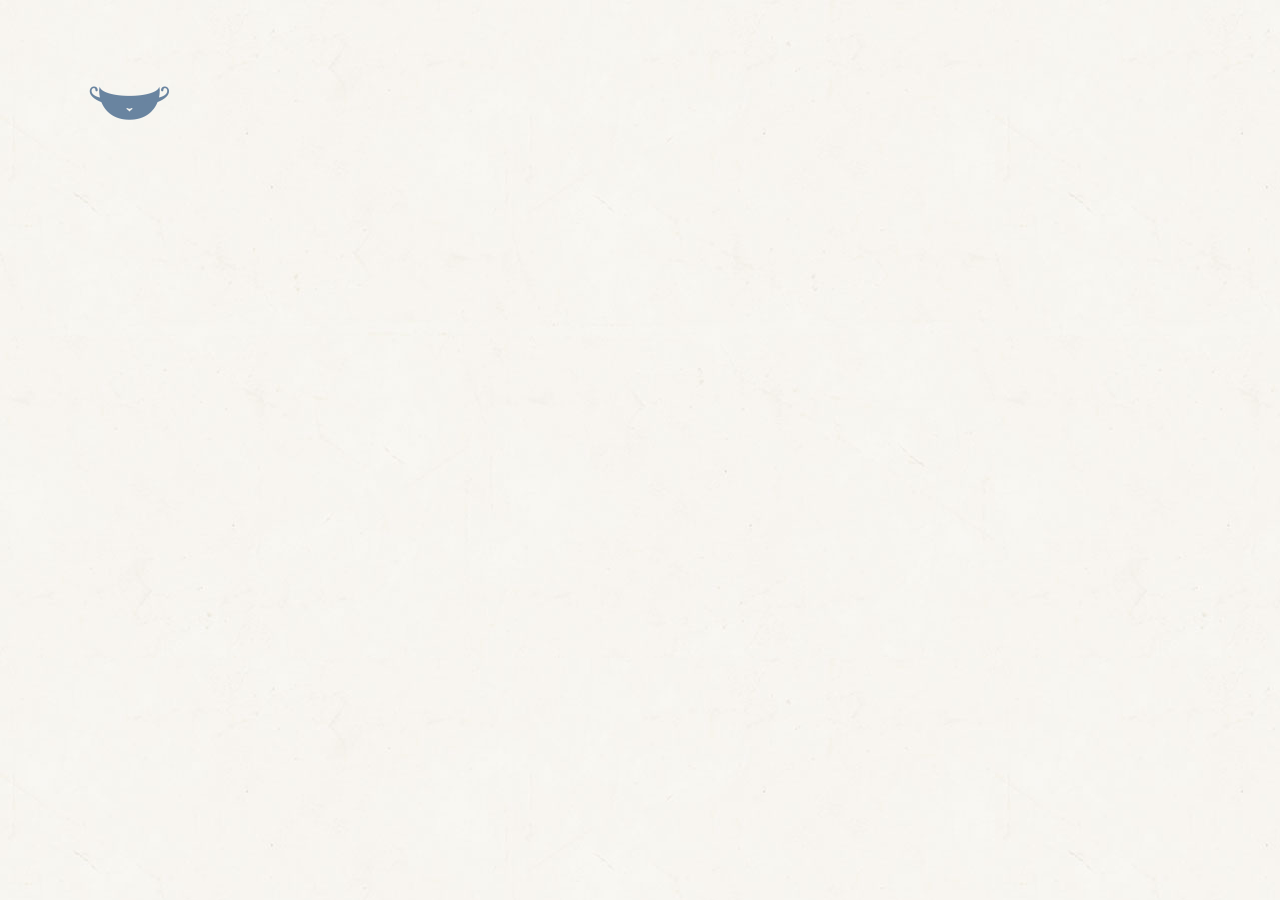
==== commit c0bf6136: "Full size slider" ====
--- a/index.html
+++ b/index.html
@@ -15,12 +15,12 @@
 	$(window).resize(function() {
 		var $windowHeight = $(window).height();
 		if ($windowHeight > 786) {
-			var $headerHeight = $('.header').height();
-			var $footerHeight = $('.footer').height();
+			var $headerHeight = $('.header').innerHeight();
+			var $footerHeight = $('.footer').innerHeight();
 			var $slideHeight = $windowHeight - ($headerHeight+$footerHeight);
-			$('.container-slider, .container-slider__slide').height($slideHeight);
+			$('.container-slider__slide').height($slideHeight);
 		} else {
-			$('.container-slider, .container-slider__slide').height('675');
+			$('.container-slider__slide').height('675');
 		};
 	});
 
@@ -54,95 +54,90 @@
   fjs.parentNode.insertBefore(js, fjs);
 }(document, 'script', 'facebook-jssdk'));</script>
 
- -->	<div class="header">
-		<div class="header__content">
-			<div class="ui-aside-nav">
-				<div class="ui-aside-nav__shadow"></div>
-				<a href="#" class="ui-full-logo ir">Синий Кот</a>
-				<ul class="ui-aside-nav__menu">
-					<li><a href="#">О ресторане</a></li>
-					<li class="active"><span>Меню</span></li>
-					<li><a href="#">Винная карта</a></li>
-				</ul>
-				<div class="ui-aside-nav__bottom-bg"></div>
-			</div>
-			<div class="ui-lister">
-				<a href="#" class="ui-sl-arrow"></a>
-				<a href="#" class="ui-sr-arrow"></a>
-				<span class="ui-lister__count">1/19</span>
-			</div>
-			<div class="header__i-like">
-				<div class="fb-like" data-href="http://markuper.com" data-send="false" data-layout="button_count" data-width="450" data-show-faces="true" data-font="arial"></div>
-			</div>
-		</div>
-	</div>
-	<div class="container-slider">
-		<div class="container-slider__img-container">
-			<div class="container-slider__slide showed">
-				<div class="container-slider__wrap-img">
-					<img class="container-slider__img-slider" src="i/img-slider.jpg" alt="">
+ -->	
+	<div class="header">
+			<div class="header__content">
+				<div class="ui-aside-nav">
+					<div class="ui-aside-nav__shadow"></div>
+					<a href="#" class="ui-full-logo ir">Синий Кот</a>
+					<ul class="ui-aside-nav__menu">
+						<li><a href="#">О ресторане</a></li>
+						<li class="active"><span>Меню</span></li>
+						<li><a href="#">Винная карта</a></li>
+					</ul>
+					<div class="ui-aside-nav__bottom-bg"></div>
 				</div>
-				<div class="ui-caption-img">
-					<p class="ui-caption-img__title">
-						Салат с крабами и муссом из морских гребешков, с томатами, авокадо и соусом "Блючиз"
-					</p>
-					<p class="ui-caption-img__cost">350 руб.</p>
+				<div class="ui-lister">
+					<a href="#" class="ui-sl-arrow"></a>
+					<a href="#" class="ui-sr-arrow"></a>
+					<span class="ui-lister__count">1/19</span>
 				</div>
-			</div>
-			<div class="container-slider__slide">
-				<div class="container-slider__wrap-img">
-					<img class="container-slider__img-slider" src="i/img-slider2.jpg" alt="">
-				</div>
-				<div class="ui-caption-img">
-					<p class="ui-caption-img__title">
-						Салат с крабами и муссом из морских гребешков, с томатами, авокадо и соусом "Блючиз"
-					</p>
-					<p class="ui-caption-img__cost">350 руб.</p>
-				</div>
-			</div>
-			<div class="container-slider__slide">
-				<div class="container-slider__wrap-img">
-					<img class="container-slider__img-slider" src="i/img-slider3.jpg" alt="">
-				</div>
-				<div class="ui-caption-img">
-					<p class="ui-caption-img__title">
-						Салат с крабами и муссом из морских гребешков, с томатами, авокадо и соусом "Блючиз"
-					</p>
-					<p class="ui-caption-img__cost">350 руб.</p>
+				<div class="header__i-like">
+					<div class="fb-like" data-href="http://markuper.com" data-send="false" data-layout="button_count" data-width="450" data-show-faces="true" data-font="arial"></div>
 				</div>
 			</div>
 		</div>
-		<div class="banner">
-			<div class="ui-banner-flag">
-				<a href="#"><img src="i/tmp/banner-img.png" alt=""></a>
+		<div class="container-slider">
+			<div class="container-slider__img-container">
+				<div class="container-slider__slide showed">
+						<img class="container-slider__img-slider" src="i/img-slider.jpg" alt="">
+					<div class="ui-caption-img">
+						<p class="ui-caption-img__title">
+							Салат с крабами и муссом из морских гребешков, с томатами, авокадо и соусом "Блючиз"
+						</p>
+						<p class="ui-caption-img__cost">350 руб.</p>
+					</div>
+				</div>
+				<div class="container-slider__slide">
+						<img class="container-slider__img-slider" src="i/img-slider2.jpg" alt="">
+					<div class="ui-caption-img">
+						<p class="ui-caption-img__title">
+							Салат с крабами и муссом из морских гребешков, с томатами, авокадо и соусом "Блючиз"
+						</p>
+						<p class="ui-caption-img__cost">350 руб.</p>
+					</div>
+				</div>
+				<div class="container-slider__slide">
+						<img class="container-slider__img-slider" src="i/img-slider3.jpg" alt="">
+					<div class="ui-caption-img">
+						<p class="ui-caption-img__title">
+							Салат с крабами и муссом из морских гребешков, с томатами, авокадо и соусом "Блючиз"
+						</p>
+						<p class="ui-caption-img__cost">350 руб.</p>
+					</div>
+				</div>
 			</div>
-			<p class="banner__desc">
-				Праздник молодого вина
-				с 17 по 18 ноября!
-			</p>
-		</div>
-	</div>
-	<div class="footer footer_home footer_col5">
-		<div class="footer__content">
-			<div class="footer__col footer__col_col-1">
-				Мы работаем ежедневно <br>
-				с 12:00 до 24:00
-			</div>
-			<div class="footer__col footer__col_col-2">
-				+7 495 627-07-08<br>
-				<a href="mailto:hello@siniykot.com">hello@siniykot.com</a>
-			</div>
-			<div class="footer__col footer__col_col-3">
-				<a href="#">Большой Черкасский пер., 15</a><br>
-				<a class="ui-ico-map" href="#">Cхема проезда</a>
-			</div>
-			<div class="footer__col footer__col_col-4">
-				<a class="ui-ico-facebook" href="#">Фейсбук</a><br>
-			</div>
-			<div class="footer__col footer__col_col-5">
-				<a href="#"><img src="i/creator.png" alt=""></a>
+			<div class="banner">
+				<div class="ui-banner-flag">
+					<a href="#"><img src="i/tmp/banner-img.png" alt=""></a>
+				</div>
+				<p class="banner__desc">
+					Праздник молодого вина
+					с 17 по 18 ноября!
+				</p>
 			</div>
 		</div>
-	</div>
+		<div class="footer footer_home footer_col5">
+			<div class="footer__content">
+				<div class="footer__col footer__col_col-1">
+					Мы работаем ежедневно <br>
+					с 12:00 до 24:00
+				</div>
+				<div class="footer__col footer__col_col-2">
+					+7 495 627-07-08<br>
+					<a href="mailto:hello@siniykot.com">hello@siniykot.com</a>
+				</div>
+				<div class="footer__col footer__col_col-3">
+					<a href="#">Большой Черкасский пер., 15</a><br>
+					<a class="ui-ico-map" href="#">Cхема проезда</a>
+				</div>
+				<div class="footer__col footer__col_col-4">
+					<a class="ui-ico-facebook" href="#">Фейсбук</a><br>
+				</div>
+				<div class="footer__col footer__col_col-5">
+					<a href="#"><img src="i/creator.png" alt=""></a>
+				</div>
+			</div>
+		</div>
 </body>
 </html>--- a/css/css.css
+++ b/css/css.css
@@ -9,8 +9,8 @@
 	font-size: 16px;
 	min-width: 980px;
 	min-height:100%;
-	border-bottom: solid 1px #F6F5F2;
-	}
+	}
+
 
 a {
 	color: #4a6b8f;
@@ -344,7 +344,7 @@
 
 .container-slider {
 	position: relative;
-	margin-bottom: 74px;
+	padding-bottom: 74px;
 	height: 675px;
 	}
 
@@ -352,12 +352,9 @@
 		position: absolute; top: 0; left: 0;
 		display: none;
 		width: 100%;
-		}
-
-		.container-slider__wrap-img {
-			overflow: hidden;
-			height: 675px;	
-			}
+		height: 675px;
+		overflow: hidden;
+		}
 
 	.container-slider__img-container {
 		position: relative;
